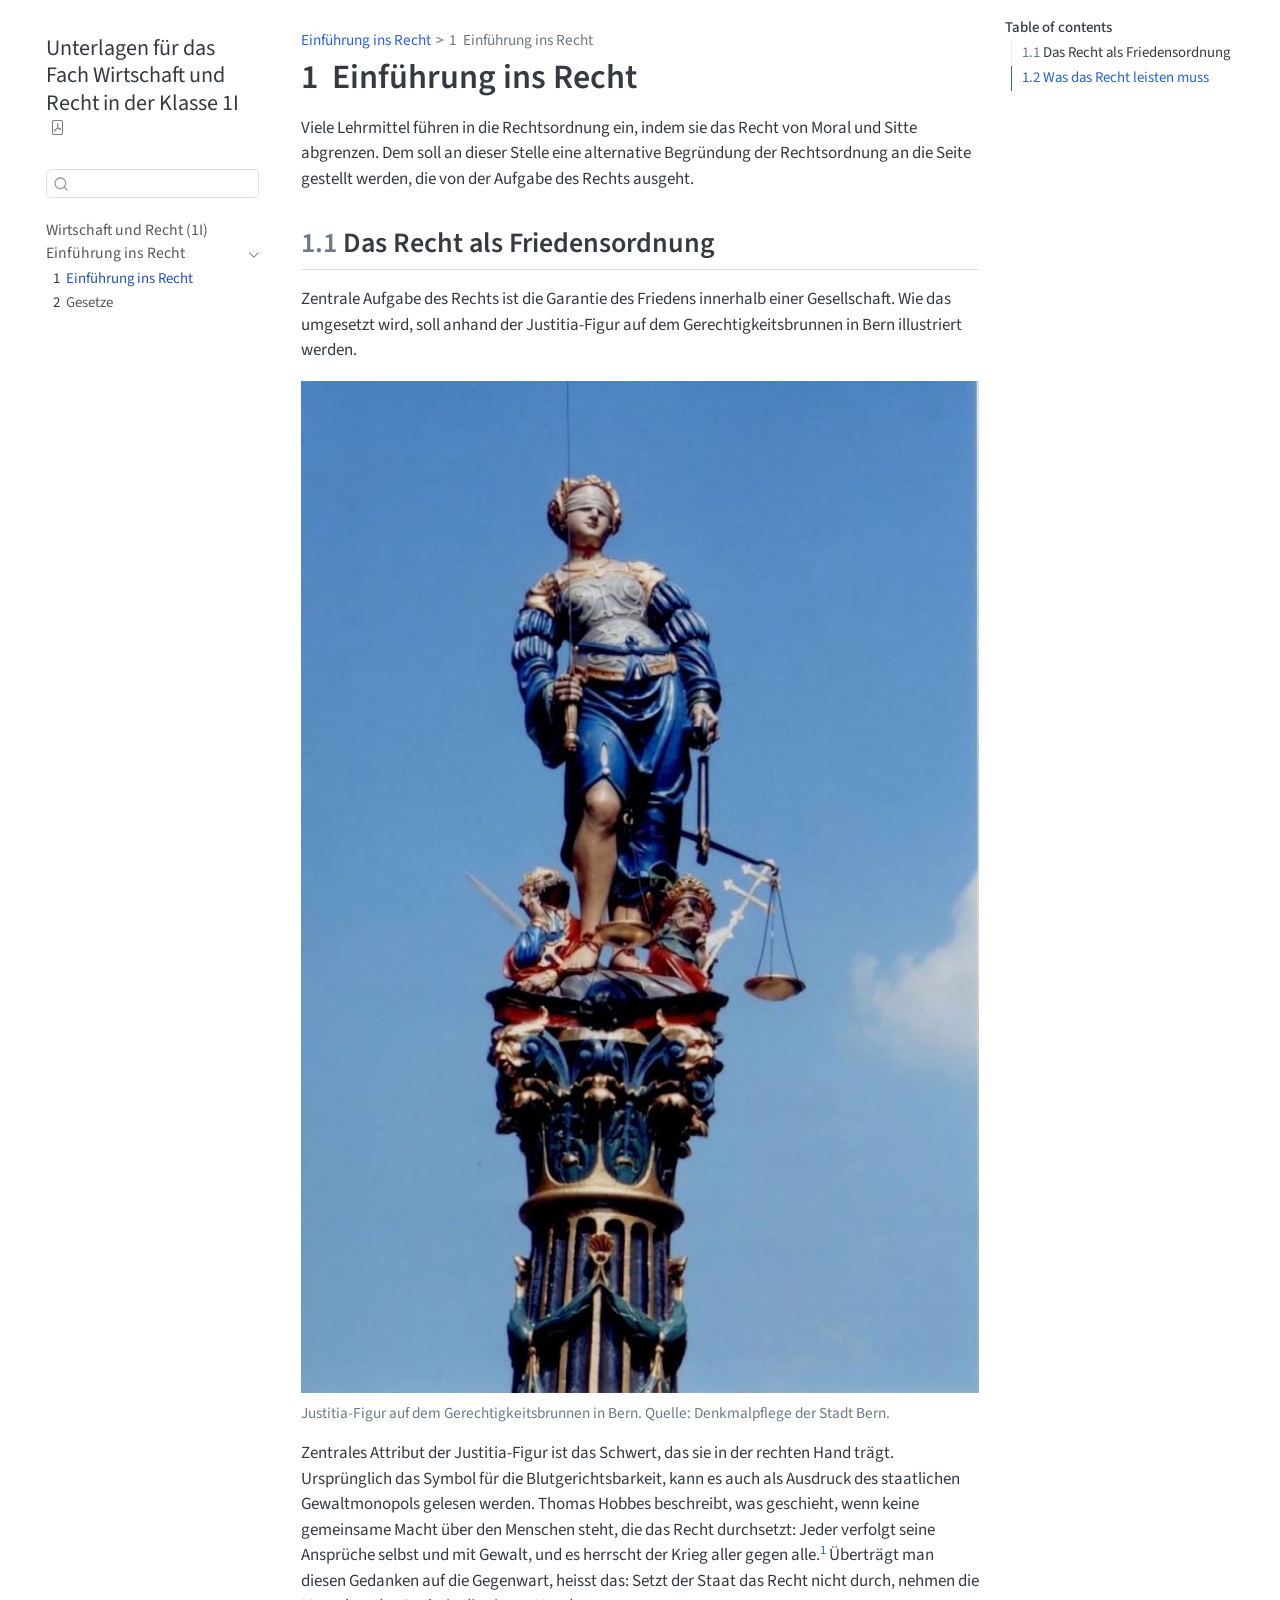
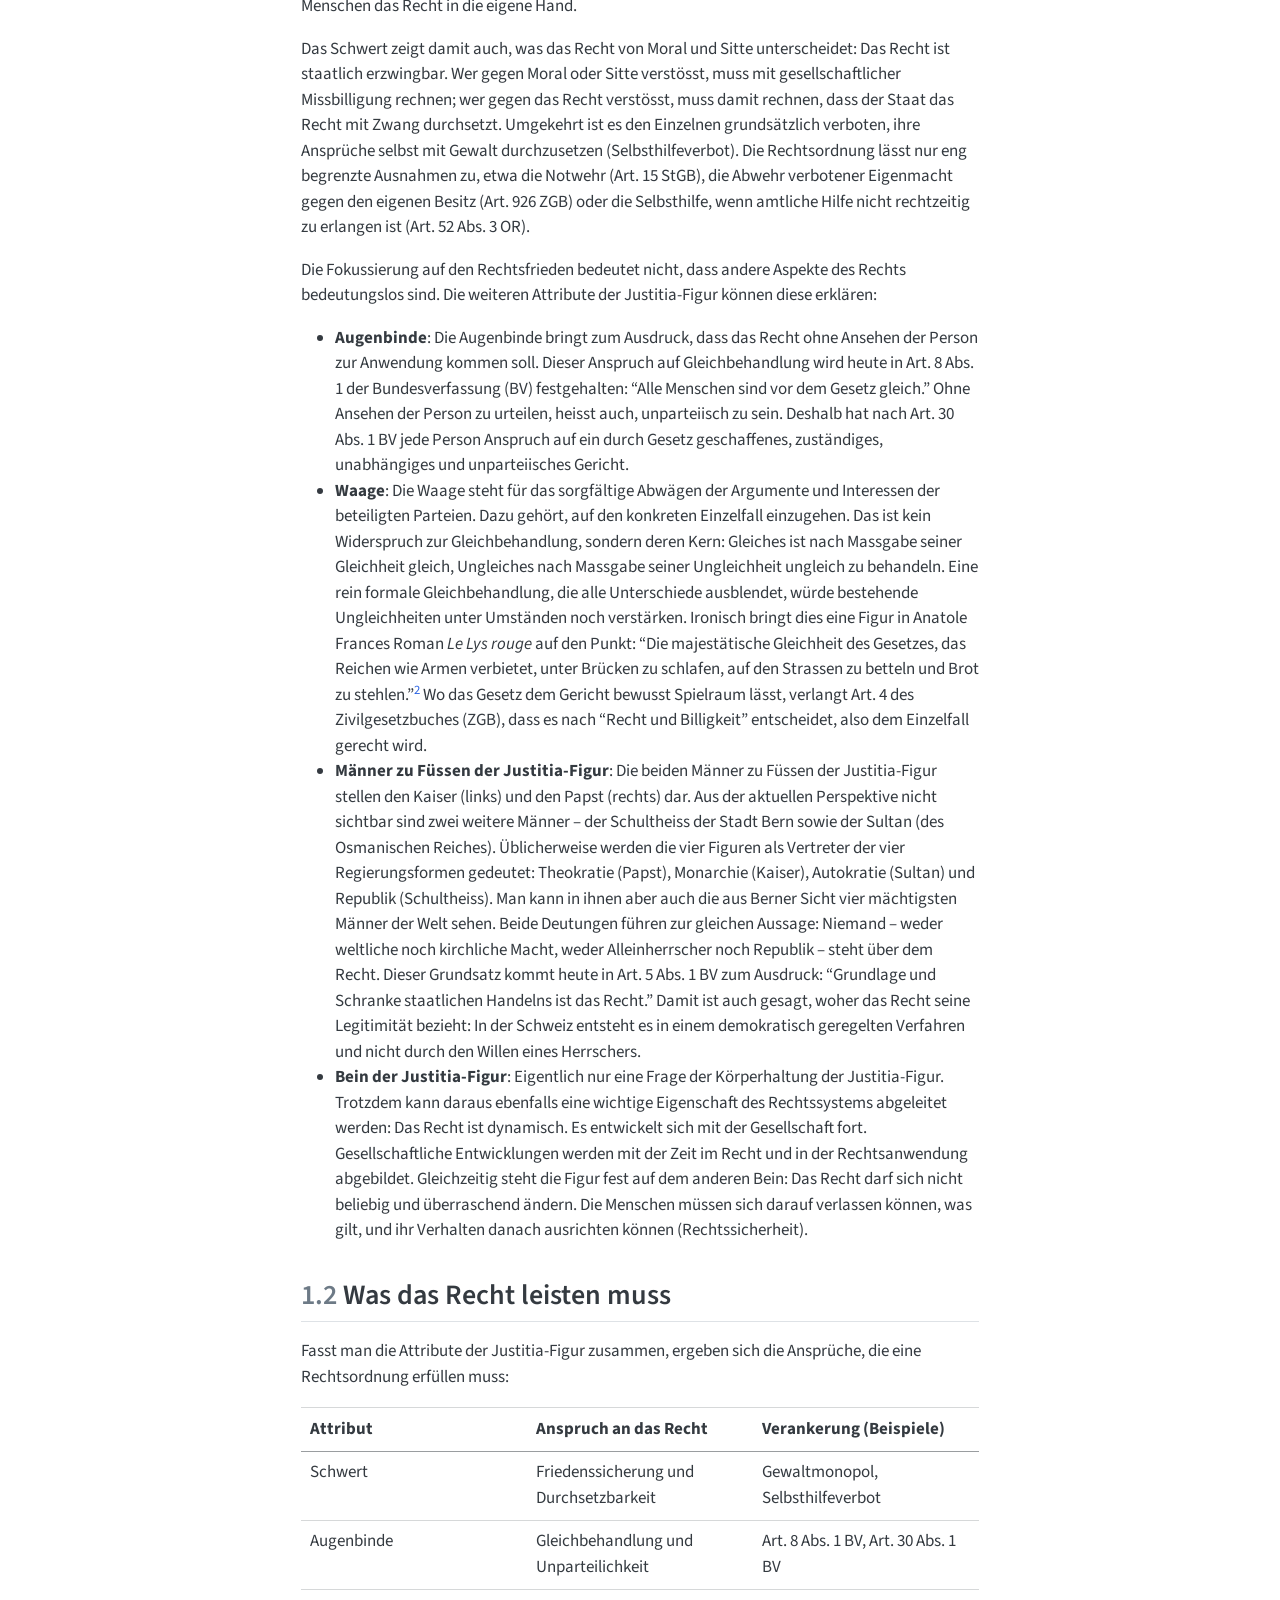
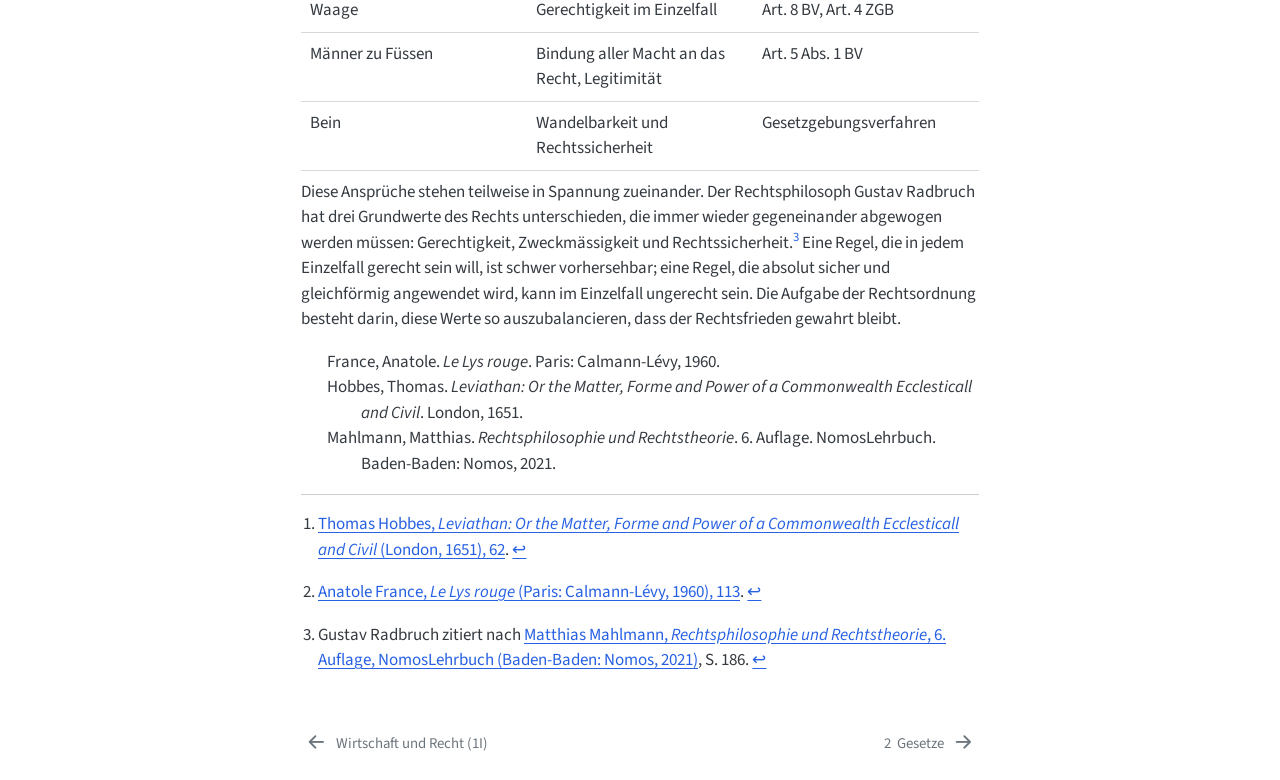
==== content/261105_einf/261103_einf.html @ 25bd6450 "Built site for gh-pages" ====
<!DOCTYPE html>
<html xmlns="http://www.w3.org/1999/xhtml" lang="en" xml:lang="en"><head>

<meta charset="utf-8">
<meta name="generator" content="quarto-1.11.9">

<meta name="viewport" content="width=device-width, initial-scale=1.0, user-scalable=yes">


<title>1&nbsp; Einführung ins Recht – Unterlagen für das Fach Wirtschaft und Recht in der Klasse 1I</title>
<style>
/* Default styles provided by pandoc.
** See https://pandoc.org/MANUAL.html#variables-for-html for config info.
*/
span.smallcaps{font-variant: small-caps;}
div.columns{display: flex; gap: 1.5em;}
div.column{flex: auto;}
@media screen {
div.columns{gap: min(4vw, 1.5em);}
div.column{overflow-x: auto;}
}
div.hanging-indent{margin-left: 1.5em; text-indent: -1.5em;}
ul.task-list{list-style: none;}
ul.task-list li input[type="checkbox"] {
  width: 0.8em;
  margin: 0 0.8em 0.2em -1em; /* quarto-specific, see https://github.com/quarto-dev/quarto-cli/issues/4556 */ 
  vertical-align: middle;
}
/* CSS for citations */
div.csl-bib-body { }
div.csl-entry {
  clear: both;
}
.hanging-indent div.csl-entry {
  margin-left:2em;
  text-indent:-2em;
}
div.csl-left-margin {
  min-width:2em;
  float:left;
}
div.csl-right-inline {
  margin-left:2em;
  padding-left:1em;
}
div.csl-indent {
  margin-left: 2em;
}</style>


<script src="../../site_libs/quarto-nav/quarto-nav.js"></script>
<script src="../../site_libs/quarto-nav/headroom.min.js"></script>
<script src="../../site_libs/clipboard/clipboard.min.js"></script>
<script src="../../site_libs/quarto-search/autocomplete.umd.js"></script>
<script src="../../site_libs/quarto-search/fuse.min.js"></script>
<script src="../../site_libs/quarto-search/quarto-search.js"></script>
<meta name="quarto:offset" content="../../">
<link href="../../content/gesetze/gesetze.html" rel="next">
<link href="../../index.html" rel="prev">
<script src="../../site_libs/quarto-html/quarto.js" type="module"></script>
<script src="../../site_libs/quarto-html/tabsets/tabsets.js" type="module"></script>
<script src="../../site_libs/quarto-html/scrollable-regions/scrollable-regions.js" type="module"></script>
<script src="../../site_libs/quarto-html/popper.min.js"></script>
<script src="../../site_libs/quarto-html/tippy.umd.min.js"></script>
<script src="../../site_libs/quarto-html/anchor.min.js"></script>
<link href="../../site_libs/quarto-html/tippy.css" rel="stylesheet">
<link href="../../site_libs/quarto-html/quarto-syntax-highlighting-63b5708e65d6cd79cd7618c58d0c21e7.css" rel="stylesheet" id="quarto-text-highlighting-styles">
<script src="../../site_libs/bootstrap/bootstrap.min.js"></script>
<link href="../../site_libs/bootstrap/bootstrap-icons.css" rel="stylesheet">
<link href="../../site_libs/bootstrap/bootstrap-4f67ab1e4efc86feb5e21e0983fc9301.min.css" rel="stylesheet" append-hash="true" id="quarto-bootstrap" data-mode="light">
<script id="quarto-search-options" type="application/json">{
  "location": "sidebar",
  "copy-button": false,
  "collapse-after": 3,
  "panel-placement": "start",
  "type": "textbox",
  "limit": 50,
  "keyboard-shortcut": [
    "f",
    "/",
    "s"
  ],
  "show-item-context": false,
  "language": {
    "search-no-results-text": "No results",
    "search-matching-documents-text": "matching documents",
    "search-copy-link-title": "Copy link to search",
    "search-hide-matches-text": "Hide additional matches",
    "search-more-match-text": "more match in this document",
    "search-more-matches-text": "more matches in this document",
    "search-clear-button-title": "Clear",
    "search-text-placeholder": "",
    "search-detached-cancel-button-title": "Cancel",
    "search-submit-button-title": "Submit",
    "search-label": "Search"
  }
}</script>


</head>

<body class="nav-sidebar floating quarto-light"><a id="quarto-skip-link" class="visually-hidden-focusable" href="#quarto-document-content">Skip to main content</a>

<div id="quarto-search-results"></div>
  <header id="quarto-header" class="headroom fixed-top">
  <nav class="quarto-secondary-nav" aria-label="Toolbar">
    <div class="container-fluid d-flex">
      <button type="button" class="quarto-btn-toggle btn" data-bs-toggle="collapse" role="button" data-bs-target=".quarto-sidebar-collapse-item" aria-controls="quarto-sidebar" aria-expanded="false" aria-label="Toggle sidebar navigation" onclick="if (window.quartoToggleHeadroom) { window.quartoToggleHeadroom(); }">
        <i class="bi bi-layout-text-sidebar-reverse"></i>
      </button>
        <nav class="quarto-page-breadcrumbs" aria-label="Breadcrumbs"><ol class="breadcrumb"><li class="breadcrumb-item"><a href="../../content/261105_einf/261103_einf.html">Einführung ins Recht</a></li><li class="breadcrumb-item"><a href="../../content/261105_einf/261103_einf.html"><span class="chapter-number">1</span>&nbsp; <span class="chapter-title">Einführung ins Recht</span></a></li></ol></nav>
        <a class="flex-grow-1" data-bs-toggle="collapse" data-bs-target=".quarto-sidebar-collapse-item" onclick="if (window.quartoToggleHeadroom) { window.quartoToggleHeadroom(); }">      
        </a>
      <button type="button" class="btn quarto-search-button" aria-label="Search" onclick="window.quartoOpenSearch();">
        <i class="bi bi-search"></i>
      </button>
    </div>
  </nav>
</header>
<!-- content -->
<div id="quarto-content" class="quarto-container page-columns page-rows-contents page-layout-article">
<!-- sidebar -->
  <nav id="quarto-sidebar" class="sidebar collapse collapse-horizontal quarto-sidebar-collapse-item sidebar-navigation floating overflow-auto" aria-label="Site">
    <div class="pt-lg-2 mt-2 text-left sidebar-header">
    <div class="sidebar-title mb-0 py-0">
      <a href="../../">Unterlagen für das Fach Wirtschaft und Recht in der Klasse 1I</a> 
        <div class="sidebar-tools-main">
    <a href="../../Unterlagen-für-das-Fach-Wirtschaft-und-Recht-in-der-Klasse-1I.pdf" title="Download PDF" class="quarto-navigation-tool px-1" aria-label="Download PDF"><i class="bi bi-file-pdf"></i></a>
</div>
    </div>
      </div>
        <div class="mt-2 flex-shrink-0 align-items-center">
        <div class="sidebar-search">
        <div id="quarto-search" class="" title="Search"></div>
        </div>
        </div>
    <div class="sidebar-menu-container"> 
    <ul class="list-unstyled mt-1">
        <li class="sidebar-item">
  <div class="sidebar-item-container"> 
  <a href="../../index.html" class="sidebar-item-text sidebar-link">
 <span class="menu-text">Wirtschaft und Recht (1I)</span></a>
  </div>
</li>
        <li class="sidebar-item sidebar-item-section">
      <div class="sidebar-item-container"> 
            <button type="button" class="sidebar-item-text sidebar-item-toggle sidebar-link text-start" data-bs-toggle="collapse" data-bs-target="#quarto-sidebar-section-1" aria-controls="quarto-sidebar-section-1" aria-expanded="true">
 <span class="menu-text" id="quarto-sidebar-section-1-label">Einführung ins Recht</span><i class="bi bi-chevron-right" aria-hidden="true"></i></button>
      </div>
      <ul id="quarto-sidebar-section-1" aria-labelledby="quarto-sidebar-section-1-label" class="collapse list-unstyled sidebar-section depth1 show">  
          <li class="sidebar-item">
  <div class="sidebar-item-container"> 
  <a href="../../content/261105_einf/261103_einf.html" class="sidebar-item-text sidebar-link active">
 <span class="menu-text"><span class="chapter-number">1</span>&nbsp; <span class="chapter-title">Einführung ins Recht</span></span></a>
  </div>
</li>
          <li class="sidebar-item">
  <div class="sidebar-item-container"> 
  <a href="../../content/gesetze/gesetze.html" class="sidebar-item-text sidebar-link">
 <span class="menu-text"><span class="chapter-number">2</span>&nbsp; <span class="chapter-title">Gesetze</span></span></a>
  </div>
</li>
      </ul>
  </li>
    </ul>
    </div>
</nav>
<div id="quarto-sidebar-glass" class="quarto-sidebar-collapse-item" data-bs-toggle="collapse" data-bs-target=".quarto-sidebar-collapse-item"></div>
<!-- margin-sidebar -->
    <div id="quarto-margin-sidebar" class="sidebar margin-sidebar">
        <nav id="TOC" role="doc-toc" aria-labelledby="toc-title" class="toc-active">
    <h2 id="toc-title">Table of contents</h2>
   
  <ul>
  <li><a href="#das-recht-als-friedensordnung" id="toc-das-recht-als-friedensordnung" class="nav-link active" data-scroll-target="#das-recht-als-friedensordnung"><span class="header-section-number">1.1</span> Das Recht als Friedensordnung</a></li>
  <li><a href="#was-das-recht-leisten-muss" id="toc-was-das-recht-leisten-muss" class="nav-link" data-scroll-target="#was-das-recht-leisten-muss"><span class="header-section-number">1.2</span> Was das Recht leisten muss</a></li>
  </ul>
</nav>
    </div>
<!-- main -->
<main class="content" id="quarto-document-content" tabindex="-1">

<header id="title-block-header" class="quarto-title-block default"><nav class="quarto-page-breadcrumbs quarto-title-breadcrumbs d-none d-lg-block" aria-label="Breadcrumbs"><ol class="breadcrumb"><li class="breadcrumb-item"><a href="../../content/261105_einf/261103_einf.html">Einführung ins Recht</a></li><li class="breadcrumb-item"><a href="../../content/261105_einf/261103_einf.html"><span class="chapter-number">1</span>&nbsp; <span class="chapter-title">Einführung ins Recht</span></a></li></ol></nav>
<div class="quarto-title">
<h1 class="title"><span class="chapter-number">1</span>&nbsp; <span class="chapter-title">Einführung ins Recht</span></h1>
</div>



<div class="quarto-title-meta">

    
  
    
  </div>
  


</header>


<p>Viele Lehrmittel führen in die Rechtsordnung ein, indem sie das Recht von Moral und Sitte abgrenzen. Dem soll an dieser Stelle eine alternative Begründung der Rechtsordnung an die Seite gestellt werden, die von der Aufgabe des Rechts ausgeht.</p>
<section id="das-recht-als-friedensordnung" class="level2" data-number="1.1">
<h2 data-number="1.1" class="anchored" data-anchor-id="das-recht-als-friedensordnung"><span class="header-section-number">1.1</span> Das Recht als Friedensordnung</h2>
<p>Zentrale Aufgabe des Rechts ist die Garantie des Friedens innerhalb einer Gesellschaft. Wie das umgesetzt wird, soll anhand der Justitia-Figur auf dem Gerechtigkeitsbrunnen in Bern illustriert werden.</p>
<div class="quarto-figure quarto-figure-center">
<figure class="figure">
<p><img src="justitia.jpeg" class="img-fluid figure-img"></p>
<figcaption>Justitia-Figur auf dem Gerechtigkeitsbrunnen in Bern. Quelle: Denkmalpflege der Stadt Bern.</figcaption>
</figure>
</div>
<p>Zentrales Attribut der Justitia-Figur ist das Schwert, das sie in der rechten Hand trägt. Ursprünglich das Symbol für die Blutgerichtsbarkeit, kann es auch als Ausdruck des staatlichen Gewaltmonopols gelesen werden. Thomas Hobbes beschreibt, was geschieht, wenn keine gemeinsame Macht über den Menschen steht, die das Recht durchsetzt: Jeder verfolgt seine Ansprüche selbst und mit Gewalt, und es herrscht der Krieg aller gegen alle<span class="citation" data-cites="hobbesLeviathanMatterForme1651">.<a href="#fn1" class="footnote-ref" id="fnref1" role="doc-noteref"><sup>1</sup></a></span> Überträgt man diesen Gedanken auf die Gegenwart, heisst das: Setzt der Staat das Recht nicht durch, nehmen die Menschen das Recht in die eigene Hand.</p>
<p>Das Schwert zeigt damit auch, was das Recht von Moral und Sitte unterscheidet: Das Recht ist staatlich erzwingbar. Wer gegen Moral oder Sitte verstösst, muss mit gesellschaftlicher Missbilligung rechnen; wer gegen das Recht verstösst, muss damit rechnen, dass der Staat das Recht mit Zwang durchsetzt. Umgekehrt ist es den Einzelnen grundsätzlich verboten, ihre Ansprüche selbst mit Gewalt durchzusetzen (Selbsthilfeverbot). Die Rechtsordnung lässt nur eng begrenzte Ausnahmen zu, etwa die Notwehr (Art. 15 StGB), die Abwehr verbotener Eigenmacht gegen den eigenen Besitz (Art. 926 ZGB) oder die Selbsthilfe, wenn amtliche Hilfe nicht rechtzeitig zu erlangen ist (Art. 52 Abs. 3 OR).</p>
<p>Die Fokussierung auf den Rechtsfrieden bedeutet nicht, dass andere Aspekte des Rechts bedeutungslos sind. Die weiteren Attribute der Justitia-Figur können diese erklären:</p>
<ul>
<li><strong>Augenbinde</strong>: Die Augenbinde bringt zum Ausdruck, dass das Recht ohne Ansehen der Person zur Anwendung kommen soll. Dieser Anspruch auf Gleichbehandlung wird heute in Art. 8 Abs. 1 der Bundesverfassung (BV) festgehalten: “Alle Menschen sind vor dem Gesetz gleich.” Ohne Ansehen der Person zu urteilen, heisst auch, unparteiisch zu sein. Deshalb hat nach Art. 30 Abs. 1 BV jede Person Anspruch auf ein durch Gesetz geschaffenes, zuständiges, unabhängiges und unparteiisches Gericht.</li>
<li><strong>Waage</strong>: Die Waage steht für das sorgfältige Abwägen der Argumente und Interessen der beteiligten Parteien. Dazu gehört, auf den konkreten Einzelfall einzugehen. Das ist kein Widerspruch zur Gleichbehandlung, sondern deren Kern: Gleiches ist nach Massgabe seiner Gleichheit gleich, Ungleiches nach Massgabe seiner Ungleichheit ungleich zu behandeln. Eine rein formale Gleichbehandlung, die alle Unterschiede ausblendet, würde bestehende Ungleichheiten unter Umständen noch verstärken. Ironisch bringt dies eine Figur in Anatole Frances Roman <em>Le Lys rouge</em> auf den Punkt: “Die majestätische Gleichheit des Gesetzes, das Reichen wie Armen verbietet, unter Brücken zu schlafen, auf den Strassen zu betteln und Brot zu stehlen.”<span class="citation" data-cites="franceLysRouge1960"><a href="#fn2" class="footnote-ref" id="fnref2" role="doc-noteref"><sup>2</sup></a></span> Wo das Gesetz dem Gericht bewusst Spielraum lässt, verlangt Art. 4 des Zivilgesetzbuches (ZGB), dass es nach “Recht und Billigkeit” entscheidet, also dem Einzelfall gerecht wird.</li>
<li><strong>Männer zu Füssen der Justitia-Figur</strong>: Die beiden Männer zu Füssen der Justitia-Figur stellen den Kaiser (links) und den Papst (rechts) dar. Aus der aktuellen Perspektive nicht sichtbar sind zwei weitere Männer – der Schultheiss der Stadt Bern sowie der Sultan (des Osmanischen Reiches). Üblicherweise werden die vier Figuren als Vertreter der vier Regierungsformen gedeutet: Theokratie (Papst), Monarchie (Kaiser), Autokratie (Sultan) und Republik (Schultheiss). Man kann in ihnen aber auch die aus Berner Sicht vier mächtigsten Männer der Welt sehen. Beide Deutungen führen zur gleichen Aussage: Niemand – weder weltliche noch kirchliche Macht, weder Alleinherrscher noch Republik – steht über dem Recht. Dieser Grundsatz kommt heute in Art. 5 Abs. 1 BV zum Ausdruck: “Grundlage und Schranke staatlichen Handelns ist das Recht.” Damit ist auch gesagt, woher das Recht seine Legitimität bezieht: In der Schweiz entsteht es in einem demokratisch geregelten Verfahren und nicht durch den Willen eines Herrschers.</li>
<li><strong>Bein der Justitia-Figur</strong>: Eigentlich nur eine Frage der Körperhaltung der Justitia-Figur. Trotzdem kann daraus ebenfalls eine wichtige Eigenschaft des Rechtssystems abgeleitet werden: Das Recht ist dynamisch. Es entwickelt sich mit der Gesellschaft fort. Gesellschaftliche Entwicklungen werden mit der Zeit im Recht und in der Rechtsanwendung abgebildet. Gleichzeitig steht die Figur fest auf dem anderen Bein: Das Recht darf sich nicht beliebig und überraschend ändern. Die Menschen müssen sich darauf verlassen können, was gilt, und ihr Verhalten danach ausrichten können (Rechtssicherheit).</li>
</ul>
</section>
<section id="was-das-recht-leisten-muss" class="level2" data-number="1.2">
<h2 data-number="1.2" class="anchored" data-anchor-id="was-das-recht-leisten-muss"><span class="header-section-number">1.2</span> Was das Recht leisten muss</h2>
<p>Fasst man die Attribute der Justitia-Figur zusammen, ergeben sich die Ansprüche, die eine Rechtsordnung erfüllen muss:</p>
<table class="caption-top table">
<colgroup>
<col style="width: 33%">
<col style="width: 33%">
<col style="width: 33%">
</colgroup>
<thead>
<tr class="header">
<th>Attribut</th>
<th>Anspruch an das Recht</th>
<th>Verankerung (Beispiele)</th>
</tr>
</thead>
<tbody>
<tr class="odd">
<td>Schwert</td>
<td>Friedenssicherung und Durchsetzbarkeit</td>
<td>Gewaltmonopol, Selbsthilfeverbot</td>
</tr>
<tr class="even">
<td>Augenbinde</td>
<td>Gleichbehandlung und Unparteilichkeit</td>
<td>Art. 8 Abs. 1 BV, Art. 30 Abs. 1 BV</td>
</tr>
<tr class="odd">
<td>Waage</td>
<td>Gerechtigkeit im Einzelfall</td>
<td>Art. 8 BV, Art. 4 ZGB</td>
</tr>
<tr class="even">
<td>Männer zu Füssen</td>
<td>Bindung aller Macht an das Recht, Legitimität</td>
<td>Art. 5 Abs. 1 BV</td>
</tr>
<tr class="odd">
<td>Bein</td>
<td>Wandelbarkeit und Rechtssicherheit</td>
<td>Gesetzgebungsverfahren</td>
</tr>
</tbody>
</table>
<p>Diese Ansprüche stehen teilweise in Spannung zueinander. Der Rechtsphilosoph Gustav Radbruch hat drei Grundwerte des Rechts unterschieden, die immer wieder gegeneinander abgewogen werden müssen: Gerechtigkeit, Zweckmässigkeit und Rechtssicherheit<span class="citation" data-cites="mahlmannRechtsphilosophieUndRechtstheorie2021">.<a href="#fn3" class="footnote-ref" id="fnref3" role="doc-noteref"><sup>3</sup></a></span> Eine Regel, die in jedem Einzelfall gerecht sein will, ist schwer vorhersehbar; eine Regel, die absolut sicher und gleichförmig angewendet wird, kann im Einzelfall ungerecht sein. Die Aufgabe der Rechtsordnung besteht darin, diese Werte so auszubalancieren, dass der Rechtsfrieden gewahrt bleibt.</p>


<div id="refs" class="references csl-bib-body hanging-indent" role="list">
<div id="ref-franceLysRouge1960" class="csl-entry" role="listitem">
France, Anatole. <em>Le Lys rouge</em>. Paris: Calmann-Lévy, 1960.
</div>
<div id="ref-hobbesLeviathanMatterForme1651" class="csl-entry" role="listitem">
Hobbes, Thomas. <em>Leviathan: <span>Or</span> the <span>Matter</span>, <span>Forme</span> and <span>Power</span> of a <span>Commonwealth Ecclesticall</span> and <span>Civil</span></em>. London, 1651.
</div>
<div id="ref-mahlmannRechtsphilosophieUndRechtstheorie2021" class="csl-entry" role="listitem">
Mahlmann, Matthias. <em>Rechtsphilosophie und Rechtstheorie</em>. 6. Auflage. NomosLehrbuch. Baden-Baden: Nomos, 2021.
</div>
</div>
</section>
<section id="footnotes" class="footnotes footnotes-end-of-document" role="doc-endnotes">
<hr>
<ol>
<li id="fn1"><p><a href="#ref-hobbesLeviathanMatterForme1651" role="doc-biblioref">Thomas Hobbes, <em>Leviathan: <span>Or</span> the <span>Matter</span>, <span>Forme</span> and <span>Power</span> of a <span>Commonwealth Ecclesticall</span> and <span>Civil</span></em> (London, 1651), 62</a>.<a href="#fnref1" class="footnote-back" role="doc-backlink">↩︎</a></p></li>
<li id="fn2"><p><a href="#ref-franceLysRouge1960" role="doc-biblioref">Anatole France, <em>Le Lys rouge</em> (Paris: Calmann-Lévy, 1960), 113</a>.<a href="#fnref2" class="footnote-back" role="doc-backlink">↩︎</a></p></li>
<li id="fn3"><p>Gustav Radbruch zitiert nach <a href="#ref-mahlmannRechtsphilosophieUndRechtstheorie2021" role="doc-biblioref">Matthias Mahlmann, <em>Rechtsphilosophie und Rechtstheorie</em>, 6. Auflage, NomosLehrbuch (Baden-Baden: Nomos, 2021)</a>, S. 186.<a href="#fnref3" class="footnote-back" role="doc-backlink">↩︎</a></p></li>
</ol>
</section>

</main> <!-- /main -->
<script id="quarto-html-after-body" type="application/javascript">
  window.document.addEventListener("DOMContentLoaded", function (event) {
    const icon = "";
    const anchorJS = new window.AnchorJS();
    anchorJS.options = {
      placement: 'right',
      icon: icon
    };
    anchorJS.add('.anchored');
    const isCodeAnnotation = (el) => {
      for (const clz of el.classList) {
        if (clz.startsWith('code-annotation-')) {                     
          return true;
        }
      }
      return false;
    }
    const onCopySuccess = function(e) {
      // button target
      const button = e.trigger;
      // don't keep focus
      button.blur();
      // flash "checked"
      button.classList.add('code-copy-button-checked');
      var currentTitle = button.getAttribute("title");
      button.setAttribute("title", "Copied!");
      let tooltip;
      if (window.bootstrap) {
        button.setAttribute("data-bs-toggle", "tooltip");
        button.setAttribute("data-bs-placement", "left");
        button.setAttribute("data-bs-title", "Copied!");
        tooltip = new bootstrap.Tooltip(button, 
          { trigger: "manual", 
            customClass: "code-copy-button-tooltip",
            offset: [0, -8]});
        tooltip.show();    
      }
      setTimeout(function() {
        if (tooltip) {
          tooltip.hide();
          button.removeAttribute("data-bs-title");
          button.removeAttribute("data-bs-toggle");
          button.removeAttribute("data-bs-placement");
        }
        button.setAttribute("title", currentTitle);
        button.classList.remove('code-copy-button-checked');
      }, 1000);
      // clear code selection
      e.clearSelection();
    }
    const getTextToCopy = function(trigger) {
      const outerScaffold = trigger.parentElement.cloneNode(true);
      const codeEl = outerScaffold.querySelector('code');
      for (const childEl of codeEl.children) {
        if (isCodeAnnotation(childEl)) {
          childEl.remove();
        }
      }
      return codeEl.innerText;
    }
    const clipboard = new window.ClipboardJS('.code-copy-button:not([data-in-quarto-modal])', {
      text: getTextToCopy
    });
    clipboard.on('success', onCopySuccess);
    if (window.document.getElementById('quarto-embedded-source-code-modal')) {
      const clipboardModal = new window.ClipboardJS('.code-copy-button[data-in-quarto-modal]', {
        text: getTextToCopy,
        container: window.document.getElementById('quarto-embedded-source-code-modal')
      });
      clipboardModal.on('success', onCopySuccess);
    }
      var localhostRegex = new RegExp(/^(?:http|https):\/\/localhost\:?[0-9]*\//);
      var mailtoRegex = new RegExp(/^mailto:/);
        var filterRegex = new RegExp('/' + window.location.host + '/');
      var isInternal = (href) => {
          return filterRegex.test(href) || localhostRegex.test(href) || mailtoRegex.test(href);
      }
      // Inspect non-navigation links and adorn them if external
      window.quartoDecorateExternalLinks = function (root) {
     var links = (root || window.document).querySelectorAll('a[href]:not(.nav-link):not(.navbar-brand):not(.toc-action):not(.sidebar-link):not(.sidebar-item-toggle):not(.pagination-link):not(.no-external):not([aria-hidden]):not(.dropdown-item):not(.quarto-navigation-tool):not(.about-link)');
      for (var i=0; i<links.length; i++) {
        const link = links[i];
        if (!isInternal(link.href)) {
          // undo the damage that might have been done by quarto-nav.js in the case of
          // links that we want to consider external
          if (link.dataset.originalHref !== undefined) {
            link.href = link.dataset.originalHref;
          }
          if (!link.classList.contains('no-external-icon')) {
          }
        }
      }
      };
      window.quartoDecorateExternalLinks(window.document);
    // Esc closes the popup (WCAG 1.4.13) and focus leaving both trigger and
    // popup closes it (WCAG 2.4.11); tippy handles neither for interactive popups.
    const hideOnEscAndFocusOut = {
      name: 'hideOnEscAndFocusOut',
      defaultValue: true,
      fn(instance) {
        const dismiss = () => {
          // A show scheduled by the trigger delay would otherwise reopen it
          instance.clearDelayTimeouts();
          instance.hide();
        };
        const onKeyDown = (event) => {
          if (event.key !== 'Escape') {
            return;
          }
          // Keep Esc from also reaching page handlers (e.g. reveal.js overview),
          // except an open reveal.js slide menu, which Esc should close too.
          // The menu handles keys only when its keyboard option is on.
          const menuHandlesEsc = window.Reveal?.getPlugin?.('menu')?.isOpen() &&
            window.Reveal.getConfig().menu?.keyboard !== false;
          if (!menuHandlesEsc) {
            event.stopPropagation();
          }
          if (instance.popper.contains(window.document.activeElement)) {
            // Disabled while refocusing so the focus trigger does not reopen it
            instance.disable();
            instance.reference.focus();
            instance.enable();
          }
          dismiss();
        };
        const onFocusOut = (event) => {
          const target = event.relatedTarget;
          if (target && !instance.reference.contains(target) &&
              !instance.popper.contains(target)) {
            dismiss();
          }
        };
        // On the trigger too: a click trigger (code-annotations: select) has no
        // blur handling. Attached for the instance's lifetime so leaving the
        // trigger also cancels a show still pending on the trigger delay.
        instance.reference.addEventListener('focusout', onFocusOut);
        return {
          onShow() {
            window.document.addEventListener('keydown', onKeyDown, true);
            instance.popper.addEventListener('focusout', onFocusOut);
          },
          onHide() {
            window.document.removeEventListener('keydown', onKeyDown, true);
            instance.popper.removeEventListener('focusout', onFocusOut);
          },
          onDestroy() {
            instance.reference.removeEventListener('focusout', onFocusOut);
          },
        };
      },
    };
    function tippyHover(el, contentFn, onTriggerFn, onUntriggerFn) {
      const config = {
        allowHTML: true,
        maxWidth: 500,
        delay: 100,
        arrow: false,
        appendTo: function(el) {
            return el.parentElement;
        },
        interactive: true,
        interactiveBorder: 10,
        theme: 'quarto',
        placement: 'bottom-start',
        plugins: [hideOnEscAndFocusOut],
      };
      if (contentFn) {
        config.content = contentFn;
      }
      if (onTriggerFn) {
        config.onTrigger = onTriggerFn;
      }
      if (onUntriggerFn) {
        config.onUntrigger = onUntriggerFn;
      }
      window.tippy(el, config); 
    }
    const noterefs = window.document.querySelectorAll('a[role="doc-noteref"]');
    for (var i=0; i<noterefs.length; i++) {
      const ref = noterefs[i];
      tippyHover(ref, function() {
        // use id or data attribute instead here
        let href = ref.getAttribute('data-footnote-href') || ref.getAttribute('href');
        try { href = new URL(href).hash; } catch {}
        const id = href.replace(/^#\/?/, "");
        const note = window.document.getElementById(id);
        if (note) {
          return note.innerHTML;
        } else {
          return "";
        }
      });
    }
    const xrefs = window.document.querySelectorAll('a.quarto-xref');
    const processXRef = (id, note) => {
      // Strip column container classes
      const stripColumnClz = (el) => {
        el.classList.remove("page-full", "page-columns");
        if (el.children) {
          for (const child of el.children) {
            stripColumnClz(child);
          }
        }
      }
      stripColumnClz(note)
      if (id === null || id.startsWith('sec-')) {
        // Special case sections, only their first couple elements
        const container = document.createElement("div");
        if (note.children && note.children.length > 2) {
          container.appendChild(note.children[0].cloneNode(true));
          for (let i = 1; i < note.children.length; i++) {
            const child = note.children[i];
            if (child.tagName === "P" && child.innerText === "") {
              continue;
            } else {
              container.appendChild(child.cloneNode(true));
              break;
            }
          }
          if (window.Quarto?.typesetMath) {
            window.Quarto.typesetMath(container);
          }
          return container.innerHTML
        } else {
          if (window.Quarto?.typesetMath) {
            window.Quarto.typesetMath(note);
          }
          return note.innerHTML;
        }
      } else {
        // Remove any anchor links if they are present
        const anchorLink = note.querySelector('a.anchorjs-link');
        if (anchorLink) {
          anchorLink.remove();
        }
        if (window.Quarto?.typesetMath) {
          window.Quarto.typesetMath(note);
        }
        if (note.classList.contains("callout")) {
          return note.outerHTML;
        } else {
          return note.innerHTML;
        }
      }
    }
    for (var i=0; i<xrefs.length; i++) {
      const xref = xrefs[i];
      tippyHover(xref, undefined, function(instance) {
        instance.disable();
        let url = xref.getAttribute('href');
        let hash = undefined; 
        if (url.startsWith('#')) {
          hash = url;
        } else {
          try { hash = new URL(url).hash; } catch {}
        }
        if (hash) {
          const id = hash.replace(/^#\/?/, "");
          const note = window.document.getElementById(id);
          if (note !== null) {
            try {
              const html = processXRef(id, note.cloneNode(true));
              instance.setContent(html);
            } finally {
              instance.enable();
              instance.show();
            }
          } else {
            // See if we can fetch this
            fetch(url.split('#')[0])
            .then(res => res.text())
            .then(html => {
              const parser = new DOMParser();
              const htmlDoc = parser.parseFromString(html, "text/html");
              const note = htmlDoc.getElementById(id);
              if (note !== null) {
                const html = processXRef(id, note);
                instance.setContent(html);
              } 
            }).finally(() => {
              instance.enable();
              instance.show();
            });
          }
        } else {
          // See if we can fetch a full url (with no hash to target)
          // This is a special case and we should probably do some content thinning / targeting
          fetch(url)
          .then(res => res.text())
          .then(html => {
            const parser = new DOMParser();
            const htmlDoc = parser.parseFromString(html, "text/html");
            const note = htmlDoc.querySelector('main.content');
            if (note !== null) {
              // This should only happen for chapter cross references
              // (since there is no id in the URL)
              // remove the first header
              if (note.children.length > 0 && note.children[0].tagName === "HEADER") {
                note.children[0].remove();
              }
              const html = processXRef(null, note);
              instance.setContent(html);
            } 
          }).finally(() => {
            instance.enable();
            instance.show();
          });
        }
      }, function(instance) {
      });
    }
        let selectedAnnoteEl;
        const selectorForAnnotation = ( cell, annotation) => {
          let cellAttr = 'data-code-cell="' + cell + '"';
          let lineAttr = 'data-code-annotation="' +  annotation + '"';
          const selector = 'span[' + cellAttr + '][' + lineAttr + ']';
          return selector;
        }
        const selectCodeLines = (annoteEl) => {
          const doc = window.document;
          const targetCell = annoteEl.getAttribute("data-target-cell");
          const targetAnnotation = annoteEl.getAttribute("data-target-annotation");
          const annoteSpan = window.document.querySelector(selectorForAnnotation(targetCell, targetAnnotation));
          const lines = annoteSpan.getAttribute("data-code-lines").split(",");
          const lineIds = lines.map((line) => {
            return targetCell + "-" + line;
          })
          // Each band is positioned against its own containing block, which is
          // not the offsetParent of the lines, so place it from client rects.
          const placeBand = (band, firstEl, lastEl, codeBlock) => {
            const container = band.offsetParent;
            if (container === null) {
              return;
            }
            const containerRect = container.getBoundingClientRect();
            // Reveal.js scales slides with a transform, so convert client
            // pixels back to the CSS pixels of the container.
            const scale = containerRect.height / container.offsetHeight || 1;
            const firstRect = firstEl.getBoundingClientRect();
            const lastRect = lastEl.getBoundingClientRect();
            const top = (firstRect.top - containerRect.top) / scale - container.clientTop + container.scrollTop;
            const height = (lastRect.bottom - firstRect.top) / scale;
            band.style.top = top - 2 + "px";
            band.style.height = height + 4 + "px";
            if (codeBlock) {
              // Without the copy button wrapper, the containing block is wider
              // than the code block, so span the code block explicitly.
              const blockRect = codeBlock.getBoundingClientRect();
              band.style.left = (blockRect.left - containerRect.left) / scale - container.clientLeft + container.scrollLeft + "px";
              band.style.width = blockRect.width / scale + "px";
            }
          };
          if (lineIds.length > 0) {
            const el = window.document.getElementById(lineIds[0]);
            const lastEl = window.document.getElementById(lineIds[lineIds.length - 1]);
            const parent = el.parentElement.parentElement;
            // cook up a div (if necessary) and position it
            let div = window.document.getElementById("code-annotation-line-highlight");
            if (div === null) {
              div = window.document.createElement("div");
              div.setAttribute("id", "code-annotation-line-highlight");
              div.style.position = 'absolute';
              parent.appendChild(div);
            }
            placeBand(div, el, lastEl, parent.closest("div.sourceCode") || parent);
            let gutterDiv = window.document.getElementById("code-annotation-line-highlight-gutter");
            if (gutterDiv === null) {
              gutterDiv = window.document.createElement("div");
              gutterDiv.setAttribute("id", "code-annotation-line-highlight-gutter");
              gutterDiv.style.position = 'absolute';
              const codeCell = window.document.getElementById(targetCell);
              const gutter = codeCell.querySelector('.code-annotation-gutter');
              gutter.appendChild(gutterDiv);
            }
            placeBand(gutterDiv, el, lastEl);
            selectedAnnoteEl = annoteEl;
          }
        };
        const unselectCodeLines = () => {
          const elementsIds = ["code-annotation-line-highlight", "code-annotation-line-highlight-gutter"];
          elementsIds.forEach((elId) => {
            const div = window.document.getElementById(elId);
            if (div) {
              div.remove();
            }
          });
          selectedAnnoteEl = undefined;
        };
          // Handle positioning of the toggle
      window.addEventListener(
        "resize",
        throttle(() => {
          elRect = undefined;
          if (selectedAnnoteEl) {
            selectCodeLines(selectedAnnoteEl);
          }
        }, 10)
      );
      function throttle(fn, ms) {
      let throttle = false;
      let timer;
        return (...args) => {
          if(!throttle) { // first call gets through
              fn.apply(this, args);
              throttle = true;
          } else { // all the others get throttled
              if(timer) clearTimeout(timer); // cancel #2
              timer = setTimeout(() => {
                fn.apply(this, args);
                timer = throttle = false;
              }, ms);
          }
        };
      }
        // Attach click handler to the DT
        const annoteDls = window.document.querySelectorAll('dt[data-target-cell]');
        for (const annoteDlNode of annoteDls) {
          annoteDlNode.addEventListener('click', (event) => {
            const clickedEl = event.target;
            if (clickedEl !== selectedAnnoteEl) {
              unselectCodeLines();
              const activeEl = window.document.querySelector('dt[data-target-cell].code-annotation-active');
              if (activeEl) {
                activeEl.classList.remove('code-annotation-active');
              }
              selectCodeLines(clickedEl);
              clickedEl.classList.add('code-annotation-active');
            } else {
              // Unselect the line
              unselectCodeLines();
              clickedEl.classList.remove('code-annotation-active');
            }
          });
        }
    const findCites = (el) => {
      const parentEl = el.parentElement;
      if (parentEl) {
        const cites = parentEl.dataset.cites;
        if (cites) {
          return {
            el,
            cites: cites.split(' ')
          };
        } else {
          return findCites(el.parentElement)
        }
      } else {
        return undefined;
      }
    };
    var bibliorefs = window.document.querySelectorAll('a[role="doc-biblioref"]');
    for (var i=0; i<bibliorefs.length; i++) {
      const ref = bibliorefs[i];
      const citeInfo = findCites(ref);
      if (citeInfo) {
        tippyHover(citeInfo.el, function() {
          var popup = window.document.createElement('div');
          citeInfo.cites.forEach(function(cite) {
            var citeDiv = window.document.createElement('div');
            citeDiv.classList.add('hanging-indent');
            citeDiv.classList.add('csl-entry');
            var biblioDiv = window.document.getElementById('ref-' + cite);
            if (biblioDiv) {
              citeDiv.innerHTML = biblioDiv.innerHTML;
            }
            popup.appendChild(citeDiv);
          });
          return popup.innerHTML;
        });
      }
    }
  });
  </script>
  <script type="application/javascript">
  window.quartoScrollableRegionsLabels = {"code":"Scrollable code","output":"Scrollable output"};
  </script>
<nav class="page-navigation" aria-label="Page">
  <div class="nav-page nav-page-previous">
      <a href="../../index.html" class="pagination-link" aria-label="Wirtschaft und Recht (1I)">
        <i class="bi bi-arrow-left-short"></i> <span class="nav-page-text">Wirtschaft und Recht (1I)</span>
      </a>          
  </div>
  <div class="nav-page nav-page-next">
      <a href="../../content/gesetze/gesetze.html" class="pagination-link" aria-label="Gesetze">
        <span class="nav-page-text"><span class="chapter-number">2</span>&nbsp; <span class="chapter-title">Gesetze</span></span> <i class="bi bi-arrow-right-short"></i>
      </a>
  </div>
</nav>
</div> <!-- /content -->




</body></html>
---- site_libs/quarto-html/tippy.css ----
.tippy-box[data-animation=fade][data-state=hidden]{opacity:0}[data-tippy-root]{max-width:calc(100vw - 10px)}.tippy-box{position:relative;background-color:#333;color:#fff;border-radius:4px;font-size:14px;line-height:1.4;white-space:normal;outline:0;transition-property:transform,visibility,opacity}.tippy-box[data-placement^=top]>.tippy-arrow{bottom:0}.tippy-box[data-placement^=top]>.tippy-arrow:before{bottom:-7px;left:0;border-width:8px 8px 0;border-top-color:initial;transform-origin:center top}.tippy-box[data-placement^=bottom]>.tippy-arrow{top:0}.tippy-box[data-placement^=bottom]>.tippy-arrow:before{top:-7px;left:0;border-width:0 8px 8px;border-bottom-color:initial;transform-origin:center bottom}.tippy-box[data-placement^=left]>.tippy-arrow{right:0}.tippy-box[data-placement^=left]>.tippy-arrow:before{border-width:8px 0 8px 8px;border-left-color:initial;right:-7px;transform-origin:center left}.tippy-box[data-placement^=right]>.tippy-arrow{left:0}.tippy-box[data-placement^=right]>.tippy-arrow:before{left:-7px;border-width:8px 8px 8px 0;border-right-color:initial;transform-origin:center right}.tippy-box[data-inertia][data-state=visible]{transition-timing-function:cubic-bezier(.54,1.5,.38,1.11)}.tippy-arrow{width:16px;height:16px;color:#333}.tippy-arrow:before{content:"";position:absolute;border-color:transparent;border-style:solid}.tippy-content{position:relative;padding:5px 9px;z-index:1}
---- site_libs/quarto-html/quarto-syntax-highlighting-63b5708e65d6cd79cd7618c58d0c21e7.css ----
/* quarto syntax highlight colors */
:root {
  --quarto-hl-ot-color: #003B4F;
  --quarto-hl-at-color: #657422;
  --quarto-hl-ss-color: #20794D;
  --quarto-hl-an-color: #5E5E5E;
  --quarto-hl-fu-color: #4758AB;
  --quarto-hl-st-color: #20794D;
  --quarto-hl-cf-color: #003B4F;
  --quarto-hl-op-color: #5E5E5E;
  --quarto-hl-er-color: #AD0000;
  --quarto-hl-bn-color: #AD0000;
  --quarto-hl-al-color: #AD0000;
  --quarto-hl-va-color: #111111;
  --quarto-hl-bu-color: inherit;
  --quarto-hl-ex-color: inherit;
  --quarto-hl-pp-color: #AD0000;
  --quarto-hl-in-color: #5E5E5E;
  --quarto-hl-vs-color: #20794D;
  --quarto-hl-wa-color: #5E5E5E;
  --quarto-hl-do-color: #5E5E5E;
  --quarto-hl-im-color: #00769E;
  --quarto-hl-ch-color: #20794D;
  --quarto-hl-dt-color: #AD0000;
  --quarto-hl-fl-color: #AD0000;
  --quarto-hl-co-color: #5E5E5E;
  --quarto-hl-cv-color: #5E5E5E;
  --quarto-hl-cn-color: #8f5902;
  --quarto-hl-sc-color: #5E5E5E;
  --quarto-hl-dv-color: #AD0000;
  --quarto-hl-kw-color: #003B4F;
}

/* other quarto variables */
:root {
  --quarto-font-monospace: SFMono-Regular, Menlo, Monaco, Consolas, "Liberation Mono", "Courier New", monospace;
}

/* syntax highlight based on Pandoc's rules */
pre > code.sourceCode > span {
  color: #003B4F;
}

code.sourceCode > span {
  color: #003B4F;
}

div.sourceCode,
div.sourceCode pre.sourceCode {
  color: #003B4F;
}

/* Normal */
code span {
  color: #003B4F;
}

/* Alert */
code span.al {
  color: #AD0000;
  font-style: inherit;
}

/* Annotation */
code span.an {
  color: #5E5E5E;
  font-style: inherit;
}

/* Attribute */
code span.at {
  color: #657422;
  font-style: inherit;
}

/* BaseN */
code span.bn {
  color: #AD0000;
  font-style: inherit;
}

/* BuiltIn */
code span.bu {
  font-style: inherit;
}

/* ControlFlow */
code span.cf {
  color: #003B4F;
  font-weight: bold;
  font-style: inherit;
}

/* Char */
code span.ch {
  color: #20794D;
  font-style: inherit;
}

/* Constant */
code span.cn {
  color: #8f5902;
  font-style: inherit;
}

/* Comment */
code span.co {
  color: #5E5E5E;
  font-style: inherit;
}

/* CommentVar */
code span.cv {
  color: #5E5E5E;
  font-style: italic;
}

/* Documentation */
code span.do {
  color: #5E5E5E;
  font-style: italic;
}

/* DataType */
code span.dt {
  color: #AD0000;
  font-style: inherit;
}

/* DecVal */
code span.dv {
  color: #AD0000;
  font-style: inherit;
}

/* Error */
code span.er {
  color: #AD0000;
  font-style: inherit;
}

/* Extension */
code span.ex {
  font-style: inherit;
}

/* Float */
code span.fl {
  color: #AD0000;
  font-style: inherit;
}

/* Function */
code span.fu {
  color: #4758AB;
  font-style: inherit;
}

/* Import */
code span.im {
  color: #00769E;
  font-style: inherit;
}

/* Information */
code span.in {
  color: #5E5E5E;
  font-style: inherit;
}

/* Keyword */
code span.kw {
  color: #003B4F;
  font-weight: bold;
  font-style: inherit;
}

/* Operator */
code span.op {
  color: #5E5E5E;
  font-style: inherit;
}

/* Other */
code span.ot {
  color: #003B4F;
  font-style: inherit;
}

/* Preprocessor */
code span.pp {
  color: #AD0000;
  font-style: inherit;
}

/* SpecialChar */
code span.sc {
  color: #5E5E5E;
  font-style: inherit;
}

/* SpecialString */
code span.ss {
  color: #20794D;
  font-style: inherit;
}

/* String */
code span.st {
  color: #20794D;
  font-style: inherit;
}

/* Variable */
code span.va {
  color: #111111;
  font-style: inherit;
}

/* VerbatimString */
code span.vs {
  color: #20794D;
  font-style: inherit;
}

/* Warning */
code span.wa {
  color: #5E5E5E;
  font-style: italic;
}

.prevent-inlining {
  content: "</";
}

/*# sourceMappingURL=054cc16b9e9817627be6994582d2ffb5.css.map */
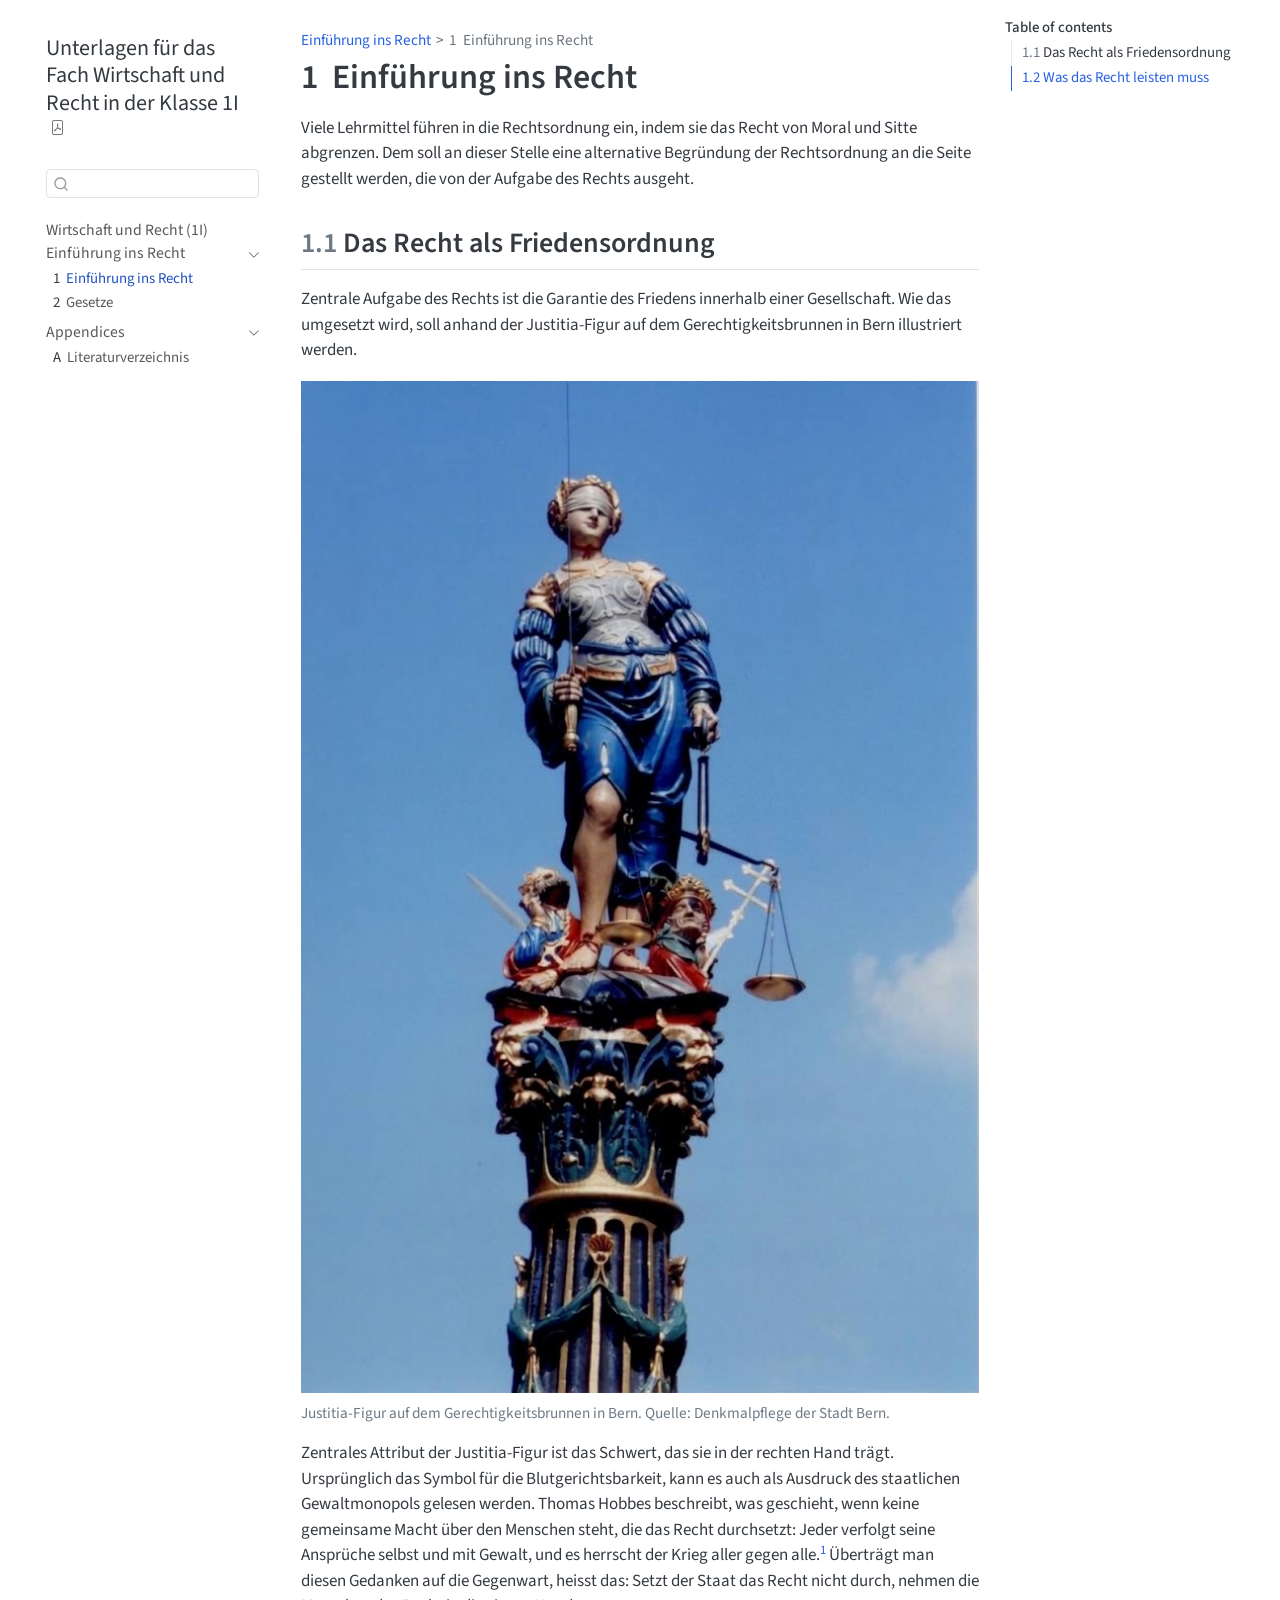
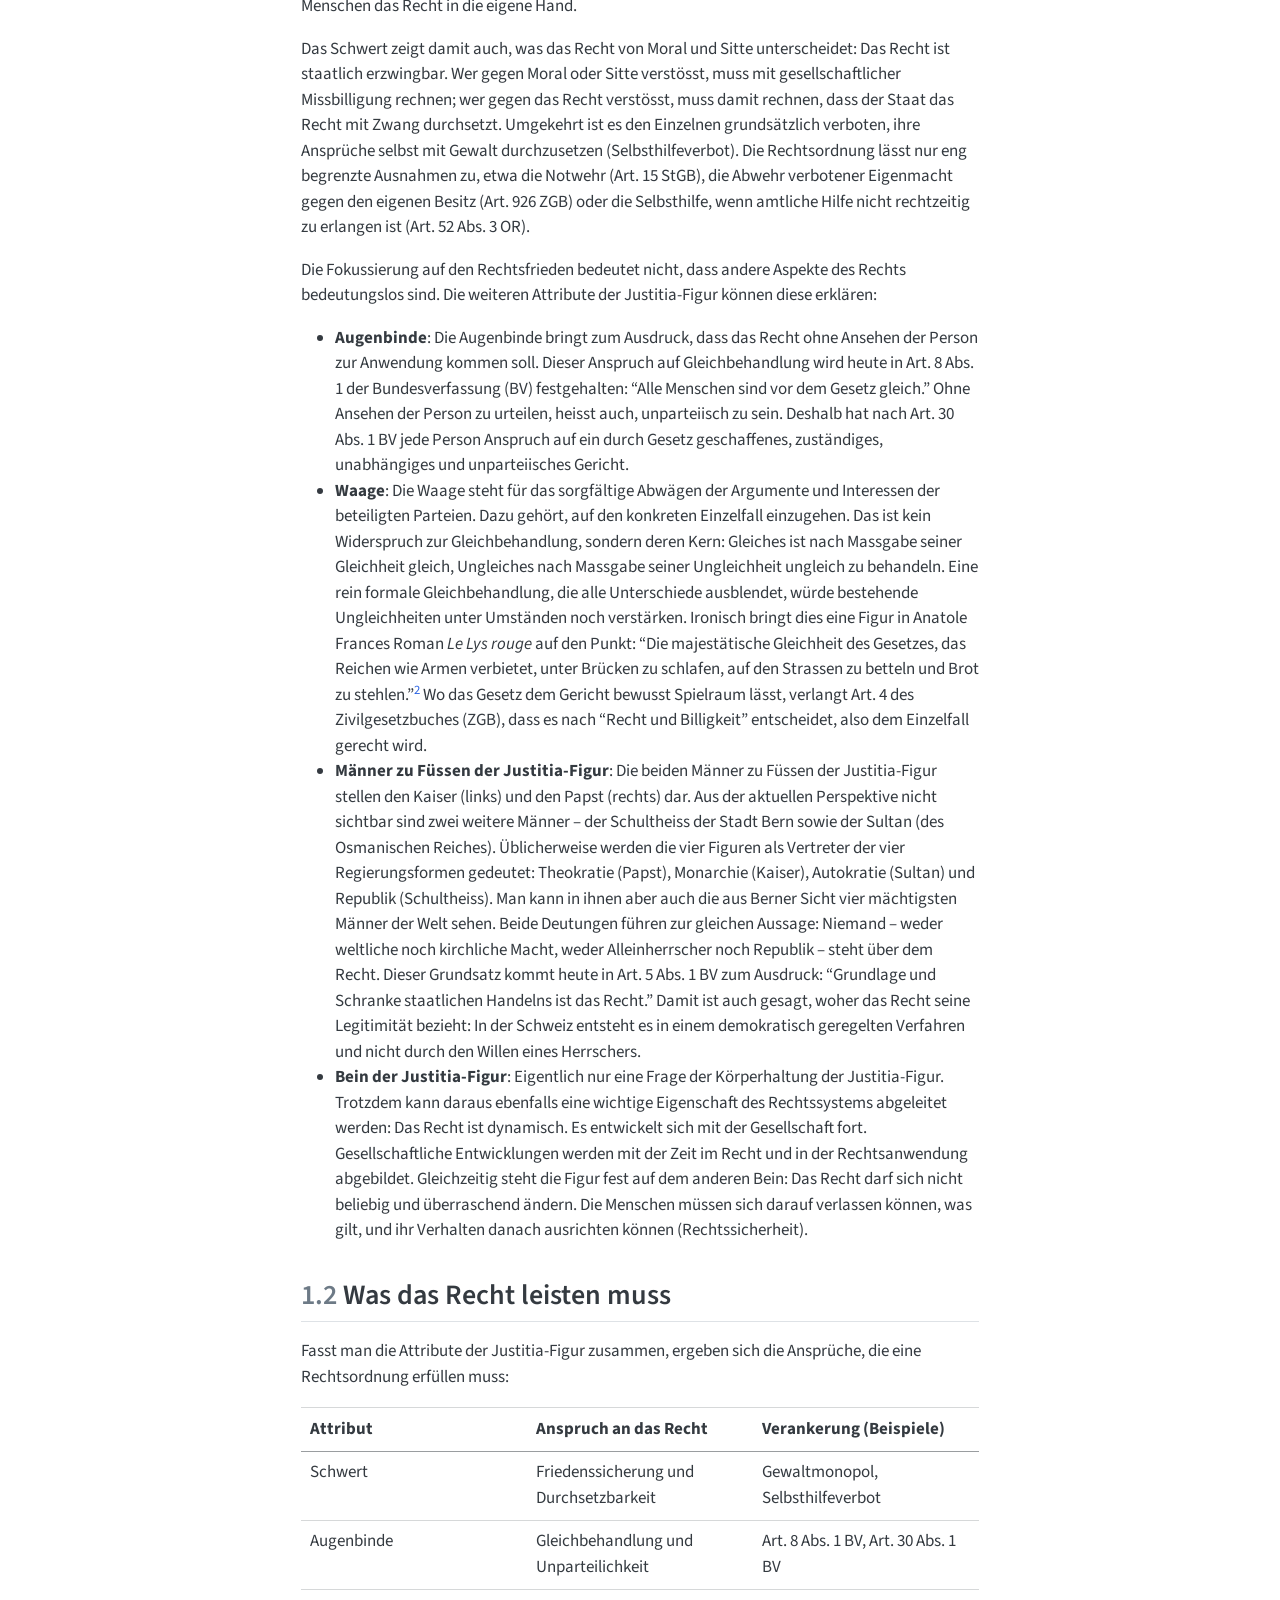
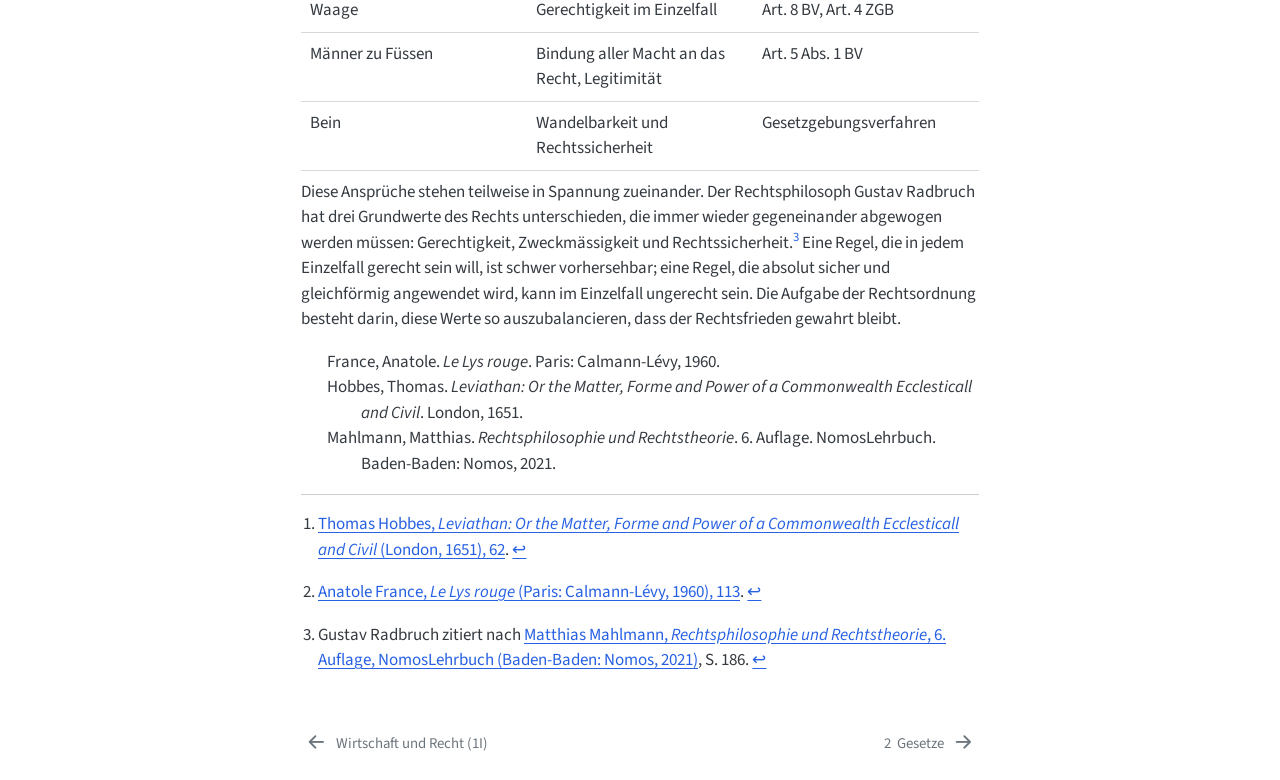
==== commit ac8b0cde: "Built site for gh-pages" ====
--- a/content/261105_einf/261103_einf.html
+++ b/content/261105_einf/261103_einf.html
@@ -158,6 +158,20 @@
   <div class="sidebar-item-container"> 
   <a href="../../content/gesetze/gesetze.html" class="sidebar-item-text sidebar-link">
  <span class="menu-text"><span class="chapter-number">2</span>&nbsp; <span class="chapter-title">Gesetze</span></span></a>
+  </div>
+</li>
+      </ul>
+  </li>
+        <li class="sidebar-item sidebar-item-section">
+      <div class="sidebar-item-container"> 
+            <button type="button" class="sidebar-item-text sidebar-item-toggle sidebar-link text-start" data-bs-toggle="collapse" data-bs-target="#quarto-sidebar-section-2" aria-controls="quarto-sidebar-section-2" aria-expanded="true">
+ <span class="menu-text" id="quarto-sidebar-section-2-label">Appendices</span><i class="bi bi-chevron-right" aria-hidden="true"></i></button>
+      </div>
+      <ul id="quarto-sidebar-section-2" aria-labelledby="quarto-sidebar-section-2-label" class="collapse list-unstyled sidebar-section depth1 show">  
+          <li class="sidebar-item">
+  <div class="sidebar-item-container"> 
+  <a href="../../content/anhang/literaturverzeichnis.html" class="sidebar-item-text sidebar-link">
+ <span class="menu-text"><span class="chapter-number">A</span>&nbsp; <span class="chapter-title">Literaturverzeichnis</span></span></a>
   </div>
 </li>
       </ul>
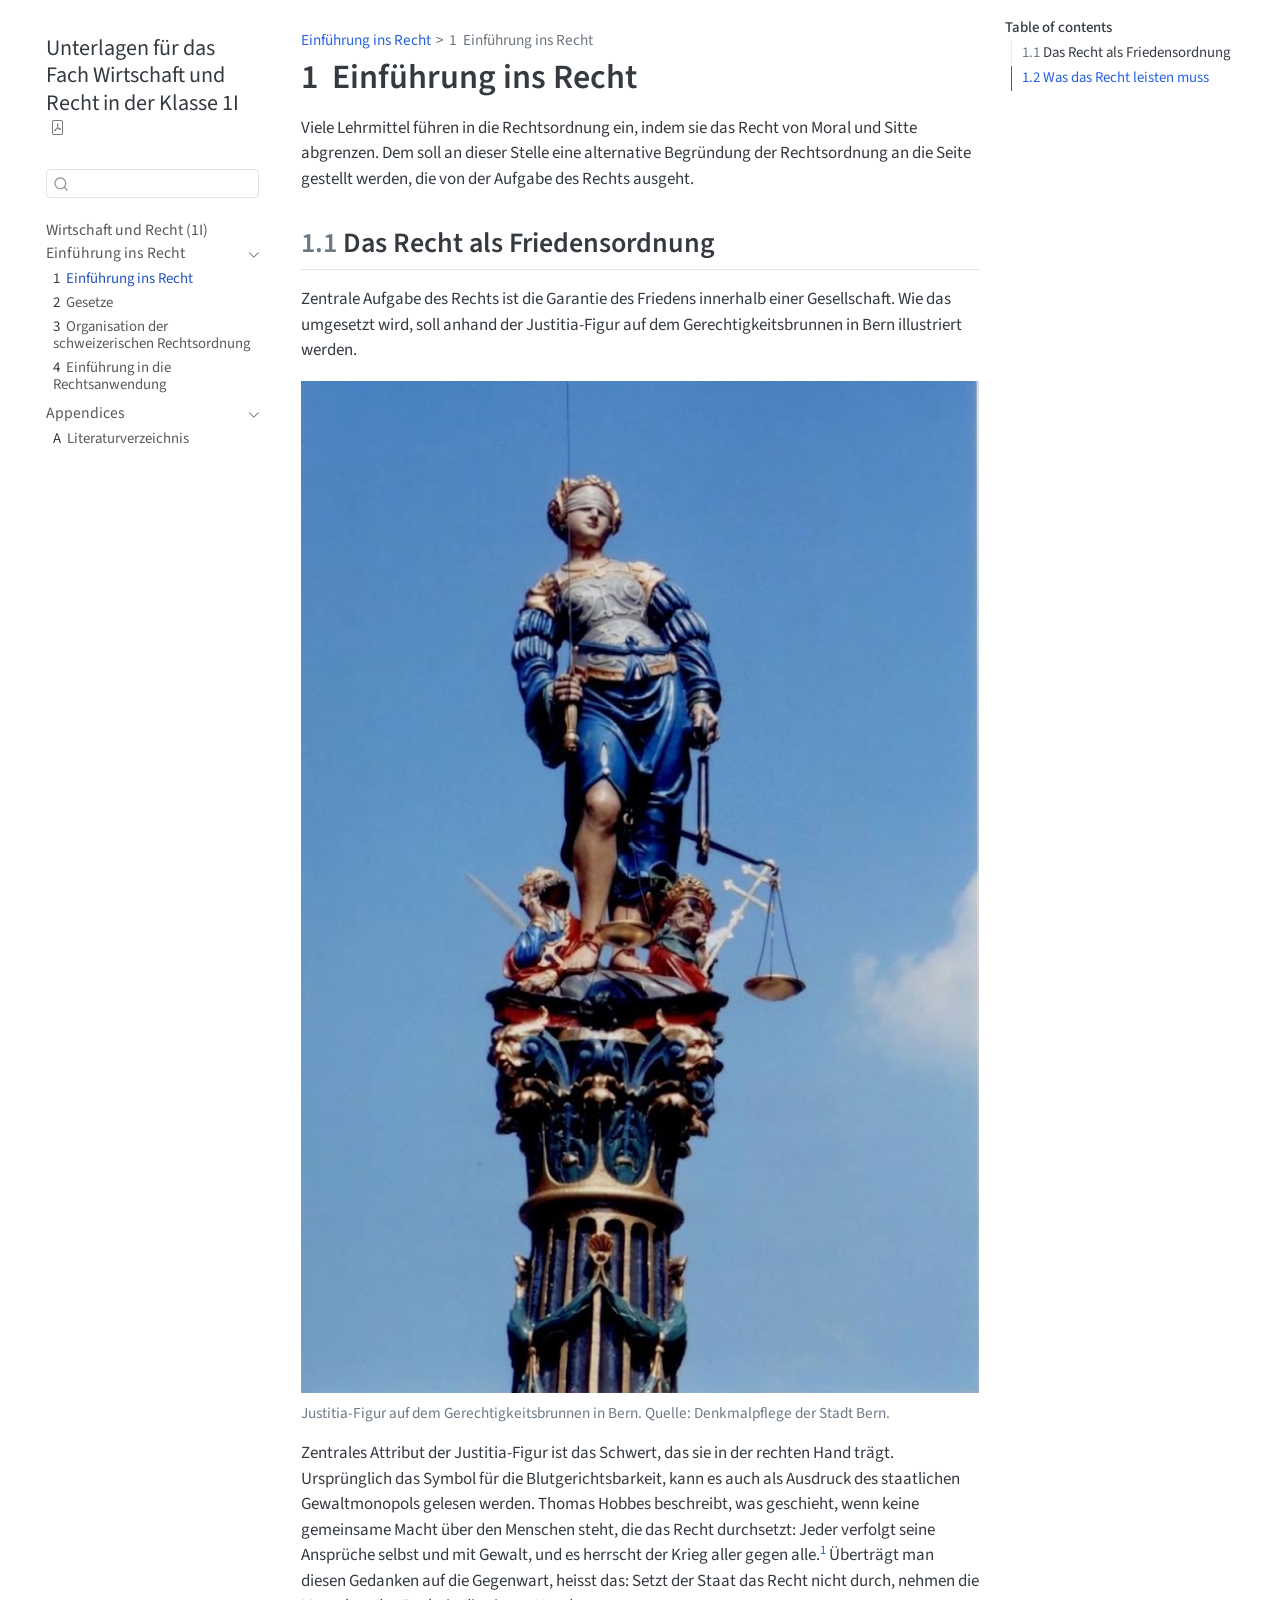
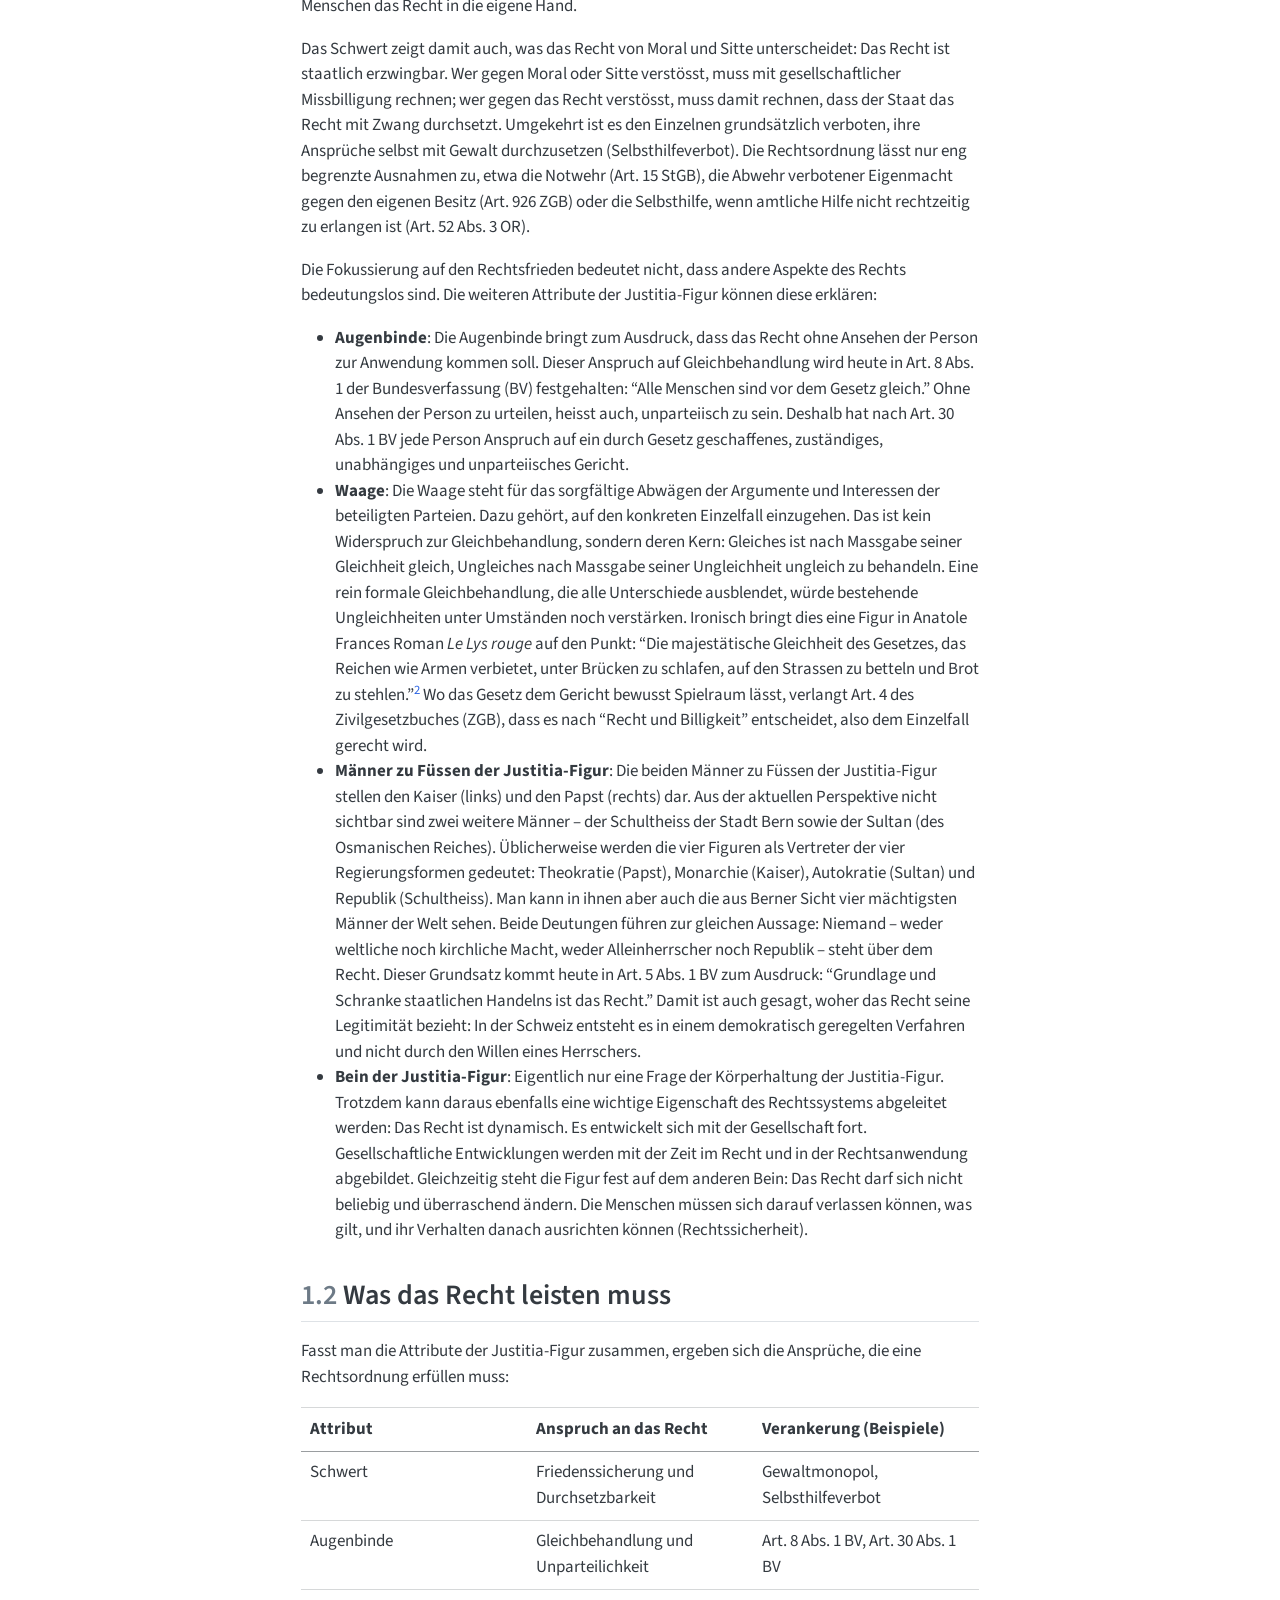
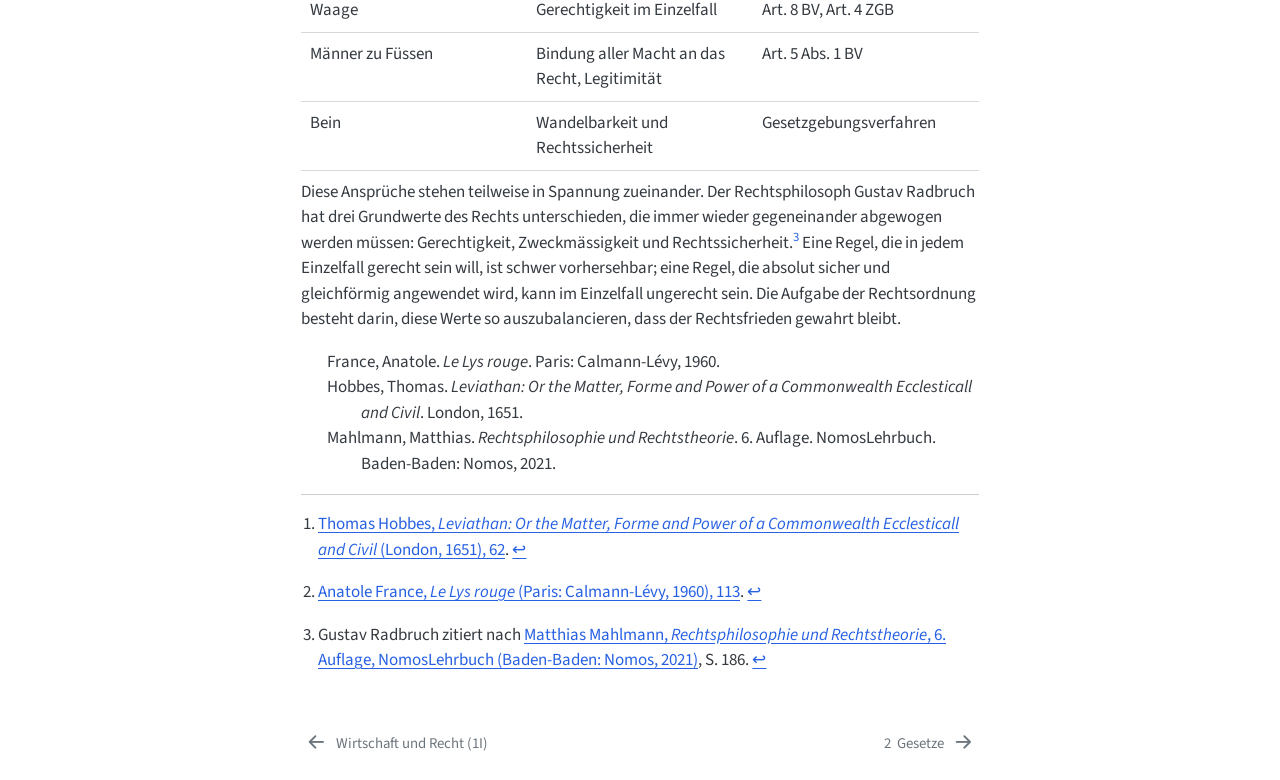
==== commit 01bc5f21: "Built site for gh-pages" ====
--- a/content/261105_einf/261103_einf.html
+++ b/content/261105_einf/261103_einf.html
@@ -158,6 +158,18 @@
   <div class="sidebar-item-container"> 
   <a href="../../content/gesetze/gesetze.html" class="sidebar-item-text sidebar-link">
  <span class="menu-text"><span class="chapter-number">2</span>&nbsp; <span class="chapter-title">Gesetze</span></span></a>
+  </div>
+</li>
+          <li class="sidebar-item">
+  <div class="sidebar-item-container"> 
+  <a href="../../content/261109_strafrecht/261109_einteilung.html" class="sidebar-item-text sidebar-link">
+ <span class="menu-text"><span class="chapter-number">3</span>&nbsp; <span class="chapter-title">Organisation der schweizerischen Rechtsordnung</span></span></a>
+  </div>
+</li>
+          <li class="sidebar-item">
+  <div class="sidebar-item-container"> 
+  <a href="../../content/261109_strafrecht/261109_strafrecht.html" class="sidebar-item-text sidebar-link">
+ <span class="menu-text"><span class="chapter-number">4</span>&nbsp; <span class="chapter-title">Einführung in die Rechtsanwendung</span></span></a>
   </div>
 </li>
       </ul>
